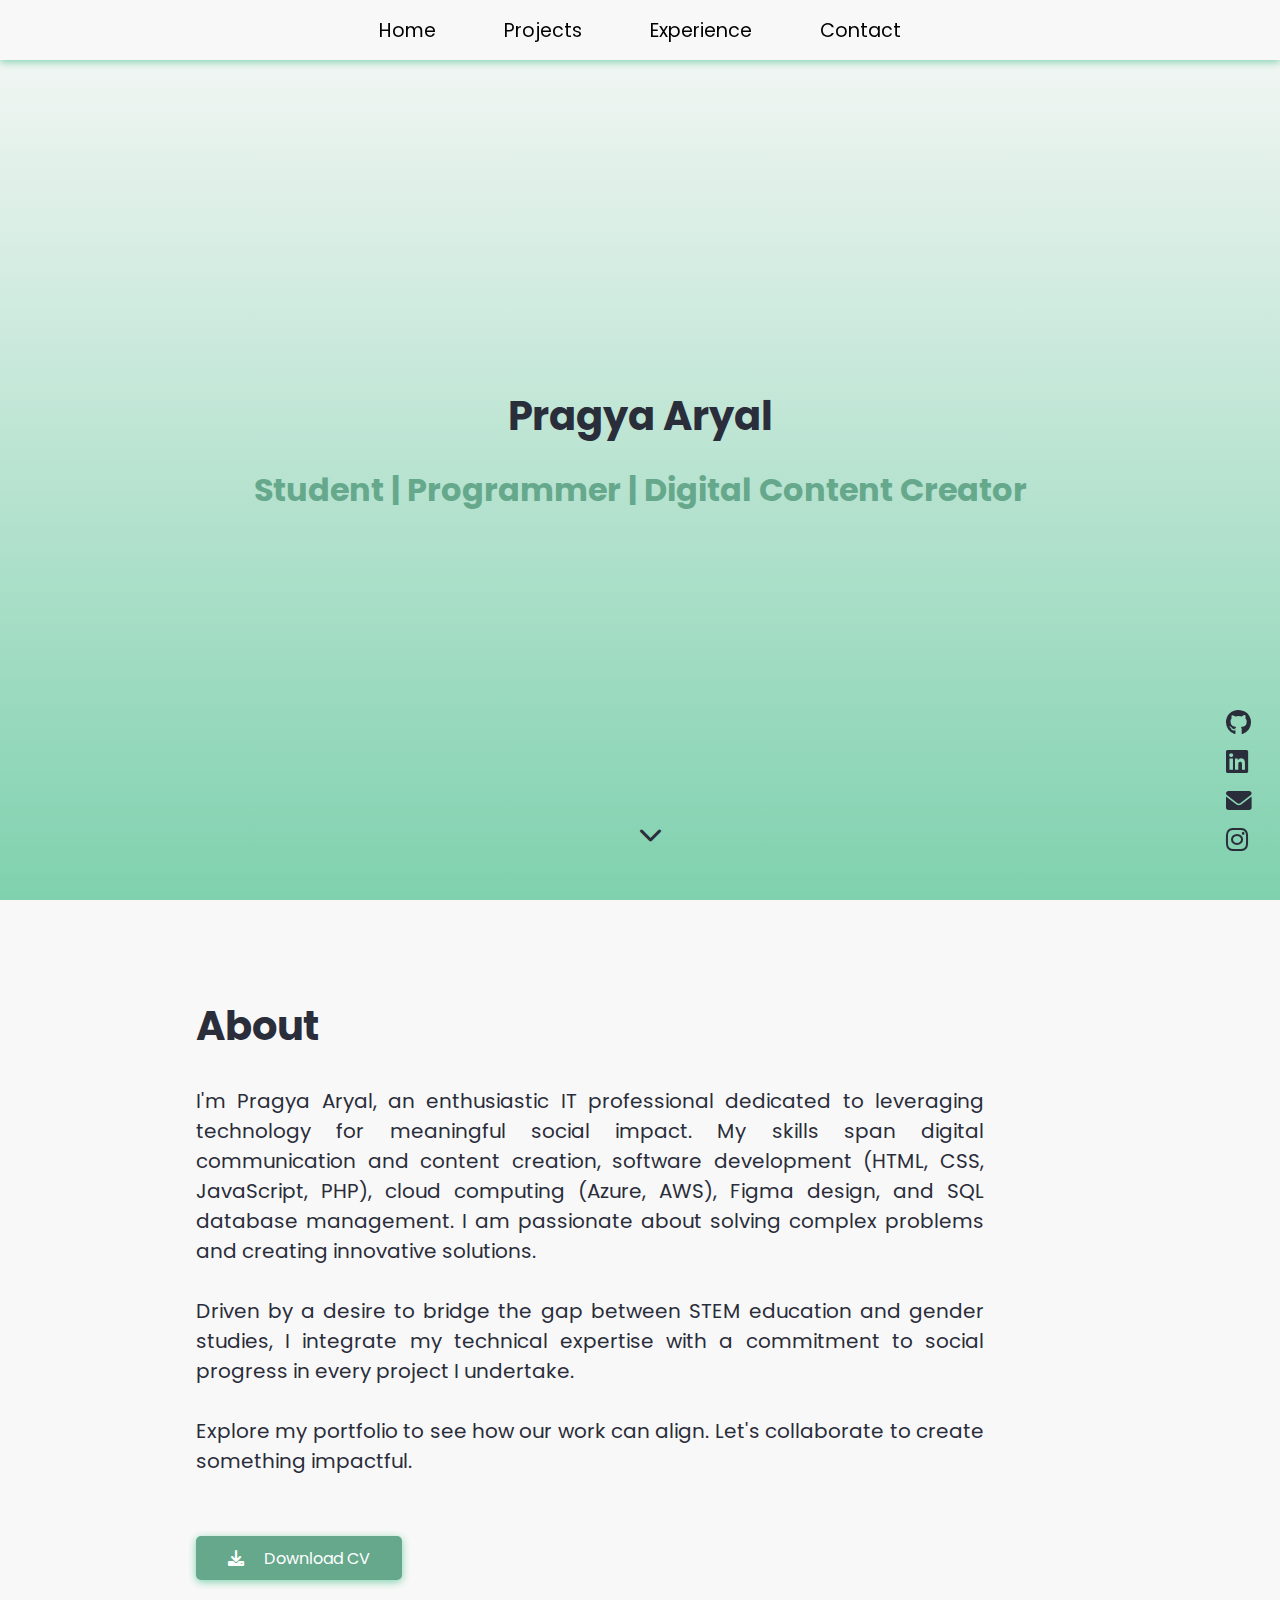
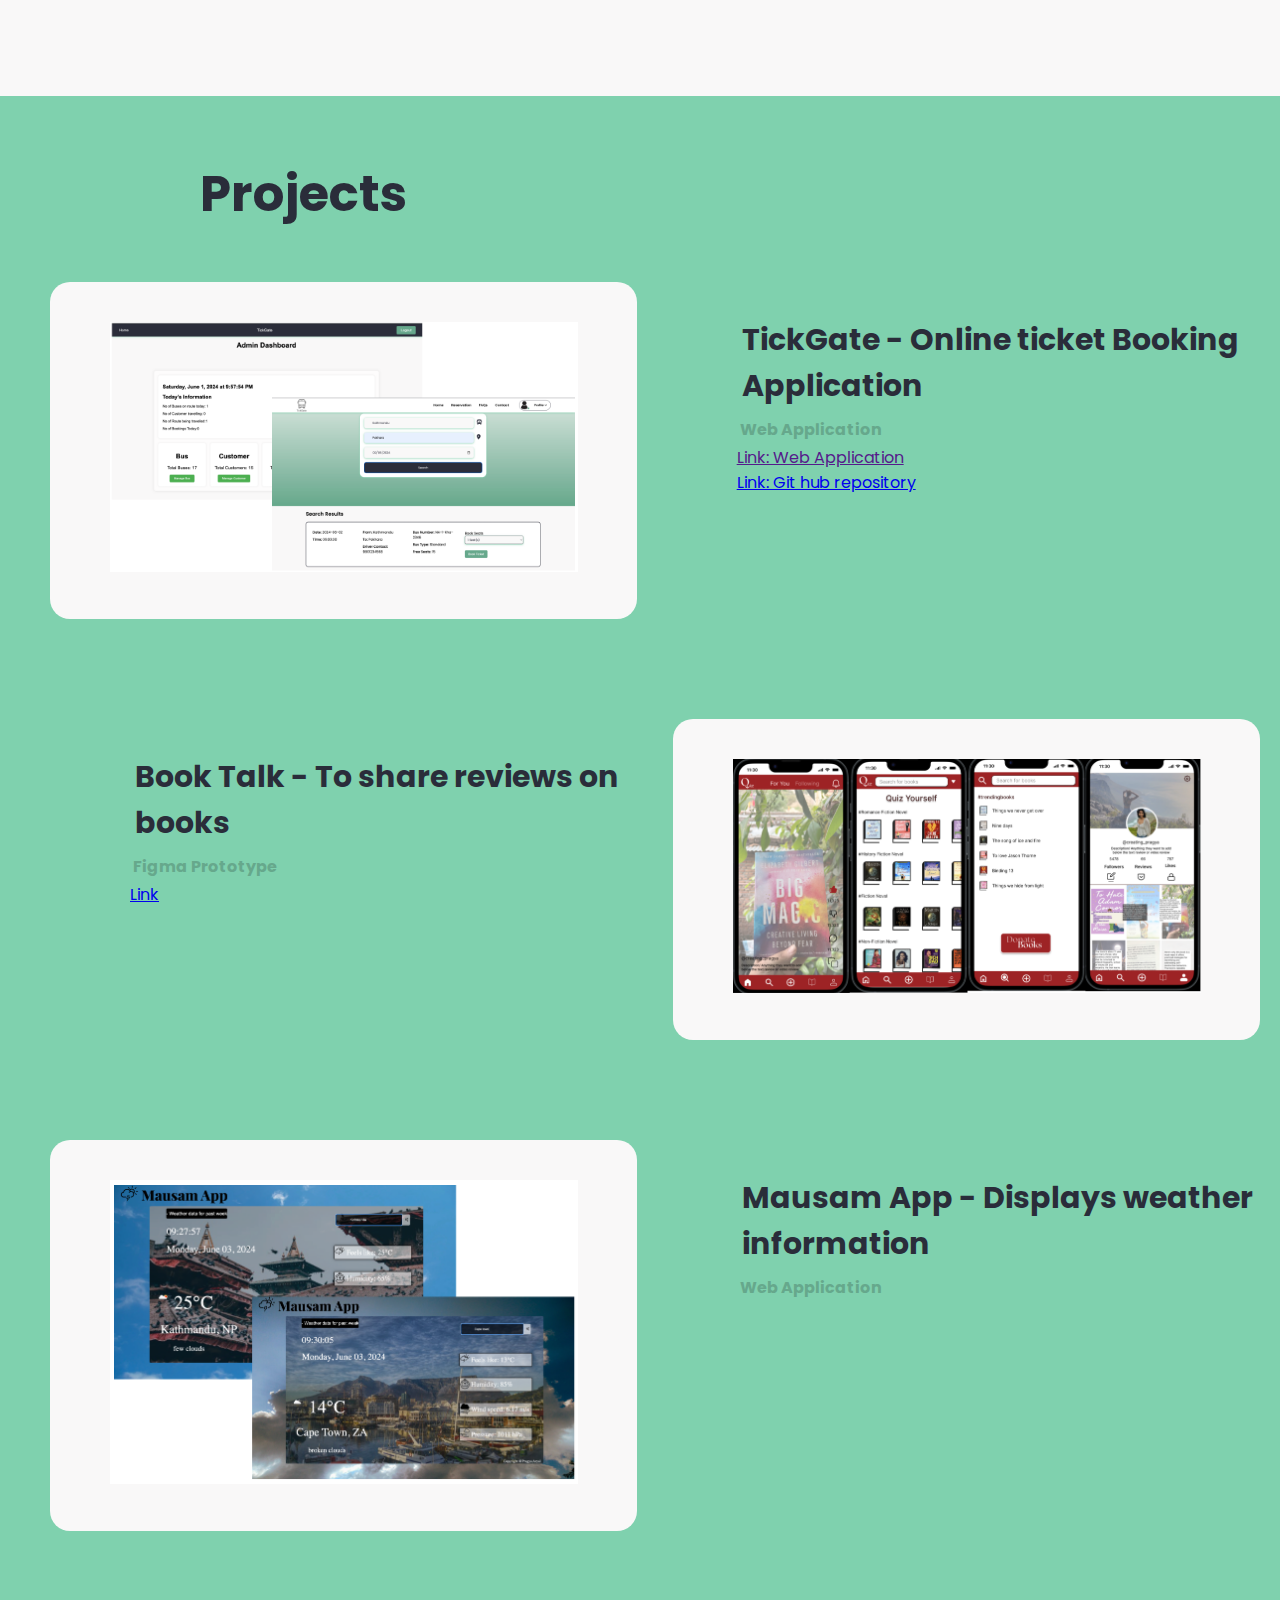
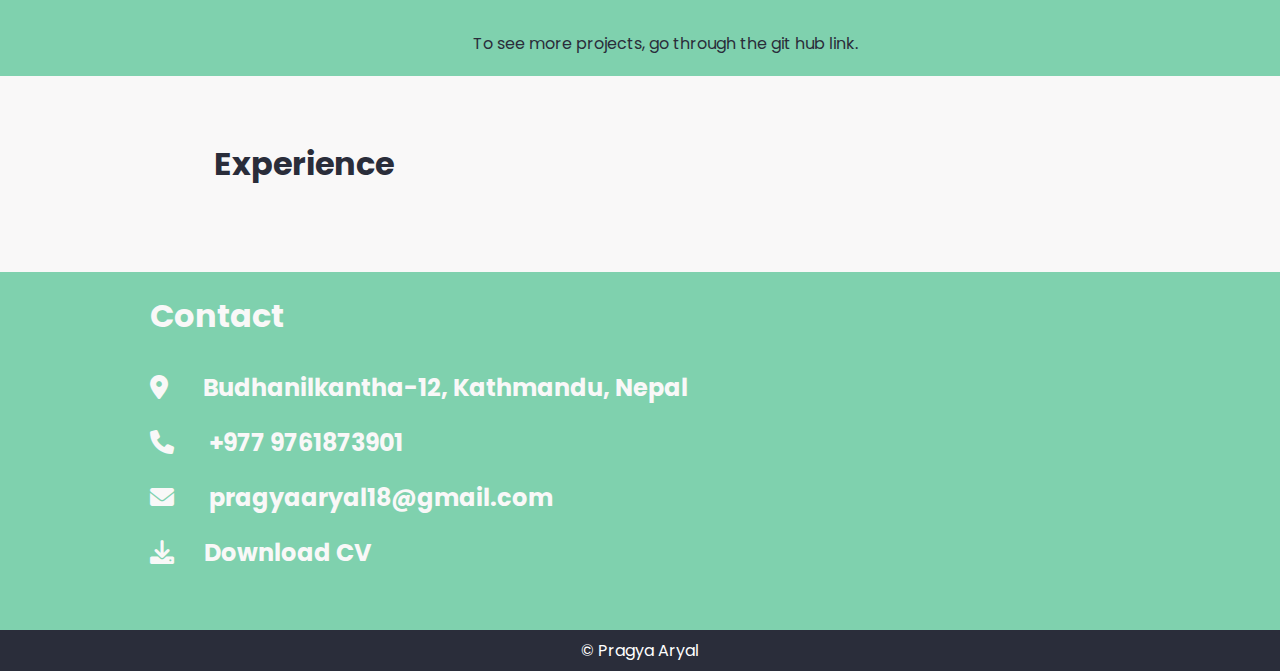
==== index.html @ b983a380 "Portfolio" ====
<!DOCTYPE html>
<html lang="en">
<head>
    <meta charset="UTF-8">
    <meta http-equiv="X-UA-Compatible" content="IE=edge">
    <meta name="viewport" content="width=device-width, initial-scale=1.0">
    <title>Pragya Aryal</title>
    <link rel="stylesheet" href="index.css">
    <link rel="stylesheet" href="https://cdnjs.cloudflare.com/ajax/libs/font-awesome/6.0.0-beta3/css/all.min.css">
</head>
<body>
 <!----slide-1---->

  <!----Navigation Bar---->
 <div class="nav">
    <nav>
        <a href="#Home">Home</a>
        <!-- <a href="#Academics">Academics</a> -->
        <a href="#Project">Projects</a>
        <a href="#Experience">Experience</a>
        <a href="#Contact">Contact</a>
    </nav>
</div>


<!----HomeScreen---->
<div id="Home" class="Home">
        <div class="text">
            <h1 id="name">Pragya Aryal</h1>
            <h2 id="designation">Student | Programmer | Digital Content Creator</h2>
        </div>
           <!-- Arrow to indicate scroll down -->
           <div class="scroll-down">
            <a href="#About"><i class="fa fa-chevron-down"></i></a>
          </div>
</div>

<div class="About" id="About">
    <h1 id="About">About</h1> <br>
    <p>I'm Pragya Aryal, an enthusiastic IT professional dedicated to leveraging technology for meaningful social impact. My skills span digital communication and content creation, software development (HTML, CSS, JavaScript, PHP), cloud computing (Azure, AWS), Figma design, and SQL database management. I am passionate about solving complex problems and creating innovative solutions.
<br> <br>
        Driven by a desire to bridge the gap between STEM education and gender studies, I integrate my technical expertise with a commitment to social progress in every project I undertake.
<br> <br>
        Explore my portfolio to see how our work can align. Let's collaborate to create something impactful.
    <br><br>
        <!-- "Technology is best when it brings people together." – Matt Mullenweg -->
    </p>
    <br>
    <div class="button">
        <button class="CV">
            <a href="CV.pdf" target="_blank"><i class="fa fa-download"></i>Download CV </a>
        </button> 
    </div>
</div>


<!----Sticky connect icons---->
<div class="ConnectIcons sticky-icons">
    <div><a href="https://github.com/pragyaaryal"><i class="fa-brands fa-github"></i></a> </div>
    <div><a id="icon1"href="https://www.linkedin.com/in/pragya-aryal-652781212/" target="_blank"><i class="fa-brands fa-linkedin"></i></a></div>
    <div><a href="mailto:pragyaaryal18@gmail.com" target="_blank"><i class="fa fa-envelope"></i></a></div>
    <div><a href="https://www.instagram.com/creating_pragya/" target="_blank"><i class="fa-brands fa-instagram"></i></a></div>  
</div>


<!----slide-2---->
<div class = "Projects"id="Project">
    <h1 id="Projects">Projects</h1>
    <div class="Collaborative_Development">
        <div class="ProjectImg">
            <img src="TickGate.png" alt="TickGateAdmin">
        </div>
        <div class="ProjectDescription">
            <h1>TickGate - Online ticket Booking Application</h1>
            <h2>Web Application</h2>
            <p></p>
            <a href="">Link: Web Application</a> <br>
            <a href="githublink">Link: Git hub repository</a>
        </div>
    </div>
    <div class="Figma_Prototype">
        <div class="ProjectDescription">
            <h1>Book Talk - To share reviews on books</h1>
            <h2>Figma Prototype</h2>
            <p></p>
            <a href="https://www.figma.com/design/JR7TpkBtKvK6XhAugHeGGp/L5CG3_PragyaAryal_2329229?node-id=0-1&t=pFjlXDQ5AiOgstCR-1"> Link </a>
        </div>
        <div class="ProjectImg">
            <img src="BookTalk.png" alt="">
        </div>
    </div>
    <div class="Weather_Application">
        <div class="ProjectImg">
            <img src="WeatherApp.png" alt="">
        </div>
        <div class="ProjectDescription">
            <h1>Mausam App - Displays weather information</h1>
            <h2>Web Application</h2>
        </div>
    </div>
    <p style="text-align:center">To see more projects, go through the git hub link.</p>
</div>

<!----slide-3---->
<!-- <h1 id="academics">Academics</h1>
<div id="Academics"> 
        <div class="undergraduate">
            <a href="https://heraldcollege.edu.np"target="_blank">
                <img id= "heraldlogo" src="heraldlogo.png" alt="Herald logo">
            <br><h1>Herald College Kathmandu</h1>
                <h2>BSC Computer Science (Hons)</h2>
                <br><h3> 2022-Current </h3> 
                <br><ol>Fundamentals of computing</ol> 
                <ol>Introduction to Programming and problem solving</ol> 
                <ol>Academic skills</ol> 
                <ol>Web technology</ol>
            </a>
        </div>
        <div class="highschool">
            <a href="https://bnks.edu.np/#/" target="_blank">
                <br><img id="bnkslogo" src="bnkslogo.JPG" alt="BNKS logo">
                <br><h1>Budhanilkantha School</h1> 
                <br><h2> High School Graduate Science</h2>
                <br><h3>2019-2021</h3>
                <br><p> GPA 3.73 (Grade 11)</p>
                <p> GPA 3.53 (Grade 12)</p> 
            </a>
        </div>
</div> -->

<!----slide-4---->
<div id="Experience">
    <h1>Experience</h1>

</div>

</div>
<!----slide-5---->

<div class="Contact" id="Contact">
        <h1>Contact</h1>  
        <a href="https://maps.app.goo.gl/k9wcTNLfdiz3so4v8" target="_blank" style="text-decoration:none;"><h2><i class="fa-solid fa-location-dot"></i> Budhanilkantha-12, Kathmandu, Nepal</h2></a>
        <a href="Tel:9761873901" target="_blank" style="text-decoration:none;"><h2><i class="fa fa-phone"></i> +977 9761873901</h2></a>
        <a href="mailto:pragyaaryal18@gmail.com" target="_blank" style="text-decoration:none;"><h2><i class="fa fa-envelope"></i> pragyaaryal18@gmail.com</h2></a>
        <a href="CV.pdf" target="_blank" style="text-decoration:none;"><h2><i class="fa fa-download"></i>Download CV</h2></a> 
</div>

</body>
<footer>
    © Pragya Aryal 
</footer>
</html
---- index.css ----
@import url("https://fonts.googleapis.com/css2?family=Poppins:wght@100;200;300;400;500&display=swap");

:root {
  --primary: #F9F8F8;
  --secondary: #2A2D3A;
  --green: #66A88C;
  --secondary-light: #7FD1AE;
  --secondary-light-2: #ADE1CA;
  --white: #fff;
  --black: #000000;
  --shadow: 0px 2px 8px 0px var(--secondary-light);
}

* {
scroll-behavior: smooth;
  margin: 0;
  padding: 0;
  list-style-type: none;
  box-sizing: border-box;
  font-family: "Poppins", sans-serif;
}

body {
  background-color: var(--primary);
  color: var(--secondary);
}

/* Navigation bar */
.nav {
  z-index: 3;
  position: fixed;
  width: 100%;
  display: flex;
  align-items: center;
  justify-content: center;
  height: 60px;
  background-color: var(--primary);
  padding: 0 8%;
  box-shadow: var(--shadow);
}

nav a {
  font-size: 1.2rem;
  font-weight: 400;
  color: var(--black);
  text-decoration: none;
  margin: 0 2rem;
}

nav a:hover {
  color: var(--green);
}

/* Home Screen */
.Home {
  height: 100vh;
  display: flex;
  justify-content: center;
  align-items: center;
  background: linear-gradient(var(--primary), var(--secondary-light));
  padding: 80px;
}

.text {
    justify-content: center;
    align-items: center;
    text-align: center;
    /* margin: 100px; */
}

#name {
  font-size: 2.5rem;
  color: var(--secondary);
}

#designation {
    margin-top: 20px;
  font-size: 2rem;
  color: var(--green);
}

/* Scroll Down Arrow */
.scroll-down {
    position: absolute;
    bottom: 50px;
    left: 50%;
  }
  .scroll-down i{
    font-size: 1.5rem;
    color: #2A2D3A;
    scroll-behavior: smooth;
 }
 .scroll-down i:hover {
    color: var(--white);
  }
  
  

/* About Section */
.About {
  font-size: 20px;
  padding: 6rem;
  background-color: var(--primary);
  border-radius: 30px;
  text-align:justify;
  margin: 0px 200px 20px 100px;
}

#About h1{
    font-size: 40px;
  color: var(--secondary);
}

.CV {
    justify-content: center;
    text-align: center;
  background-color: var(--green);
  border: none;
  padding: 0.6rem 2rem;
  color: var(--white);
  font-size: 1rem;
  cursor: pointer;
  border-radius: 5px;
  box-shadow: var(--shadow);
}
.CV i{
    padding-right: 20px;
}
.CV a {
  color: var(--white);
  text-decoration: none;
}

.CV:hover {
  background-color: var(--secondary-light);
}



/* Sticky connect icons */
.ConnectIcons {
    position: fixed;
    bottom: 40px;
    right: 20px;
    flex-direction: row;
    align-items: center;
    z-index: 10;
  }
  
  .ConnectIcons a {
    margin: 0 0.5rem;
    color: var(--secondary);
    font-size: 1.6rem;
  }
  
  .ConnectIcons a:hover {
    color: var(--green);
  }
  
/* Project */
#Projects{
    margin: 0px 100px 20px 150px;
    padding-bottom: 30px;
    font-size: 50px;
}

.Projects{
    background: var(--secondary-light);
    padding: 60px 0px 20px 50px;
}

.Collaborative_Development, .Figma_Prototype, .Weather_Application{
    display: flex;
}
.ProjectDescription h1{
    padding: 5px;
    font-size: 30px;
    color:var(--secondary);
}
.ProjectDescription h2{
    padding: 3px;
    font-size: 16px;
    color: #66A88C;
}
.ProjectDescription {
    margin: 0px 10px 20px 80px;
    padding-top: 30px;
    flex: 1;
}
.ProjectImg {
    margin: 0px 20px 100px 0px;
    /* margin-bottom: 50px; */
    border-radius: 20px;
    flex: 1.1;
    background: var(--primary);
    justify-content: center;
    align-items: center;
}

.ProjectImg img{
    margin: 10px 0px 10px 30px;
    /* padding-left: 20px; */
    padding: 30px;
    /* padding-top: 30px; */
    width: 90%;
    /* align-items: center;
    text-align: center;
    justify-content: center; */
}


/* Academics Section */

#academics{
    margin: 0px 100px 20px 150px;
    font-size: 40px;
  padding: 4rem;
  background-color: var(--primary);
    color: var(--secondary);
}

#Academics{
    font-size: 14px;
    padding: 4rem;
    text-align: center;
    display: flex;
    color: var(--green);
    padding: 20px;
    margin: 0px 200px 20px 180px;
}


.undergraduate, .highschool {
    text-decoration: none;
    color: #2A2D3A;
    flex: 1;
    background: linear-gradient(var(--primary), var(--secondary-light));
    border-radius: 30px;
    padding: 30px;
    margin: 30px;
}
.undergraduate a, .highschool a{
    text-decoration: none;
    color: #2A2D3A;
}
.undergraduate:hover a, .highschool:hover a{
    color:#000000;
}
#heraldlogo{
    width: 50%;
    padding-bottom: 30px;

}
#bnkslogo{
    width: 25%;
    padding-bottom: 20px;
}




/* Experience Section */
#Experience {
 margin: 0px 100px 20px 150px;
  padding: 4rem;
  background-color: var(--primary);
  /* text-align: center; */
}



/* Contact Section */

.Contact h1{
    padding: 20px 0px;
    margin: 0px 200px 0px 150px;
    color:var(--primary);
}

.Contact h2{
    padding: 10px 0px;
    margin: 0px 0px 0px 150px;
    color:var(--primary);
    text-decoration: none;
}
.Contact{
  background-color: var(--secondary-light);
  color:var(--primary);
  padding-bottom: 50px;
}

.Contact h2:hover{
    color:var(--secondary);
    cursor: pointer;
}
.Contact i:hover{
 color:var(--secondary);
 cursor: pointer;
}

.Contact i{
    color:var(--primary);
    padding-right: 30px;
}

/* Footer */
footer {
  background-color: var(--secondary);
  color: var(--white);
  text-align: center;
  padding: 0.5rem;
}
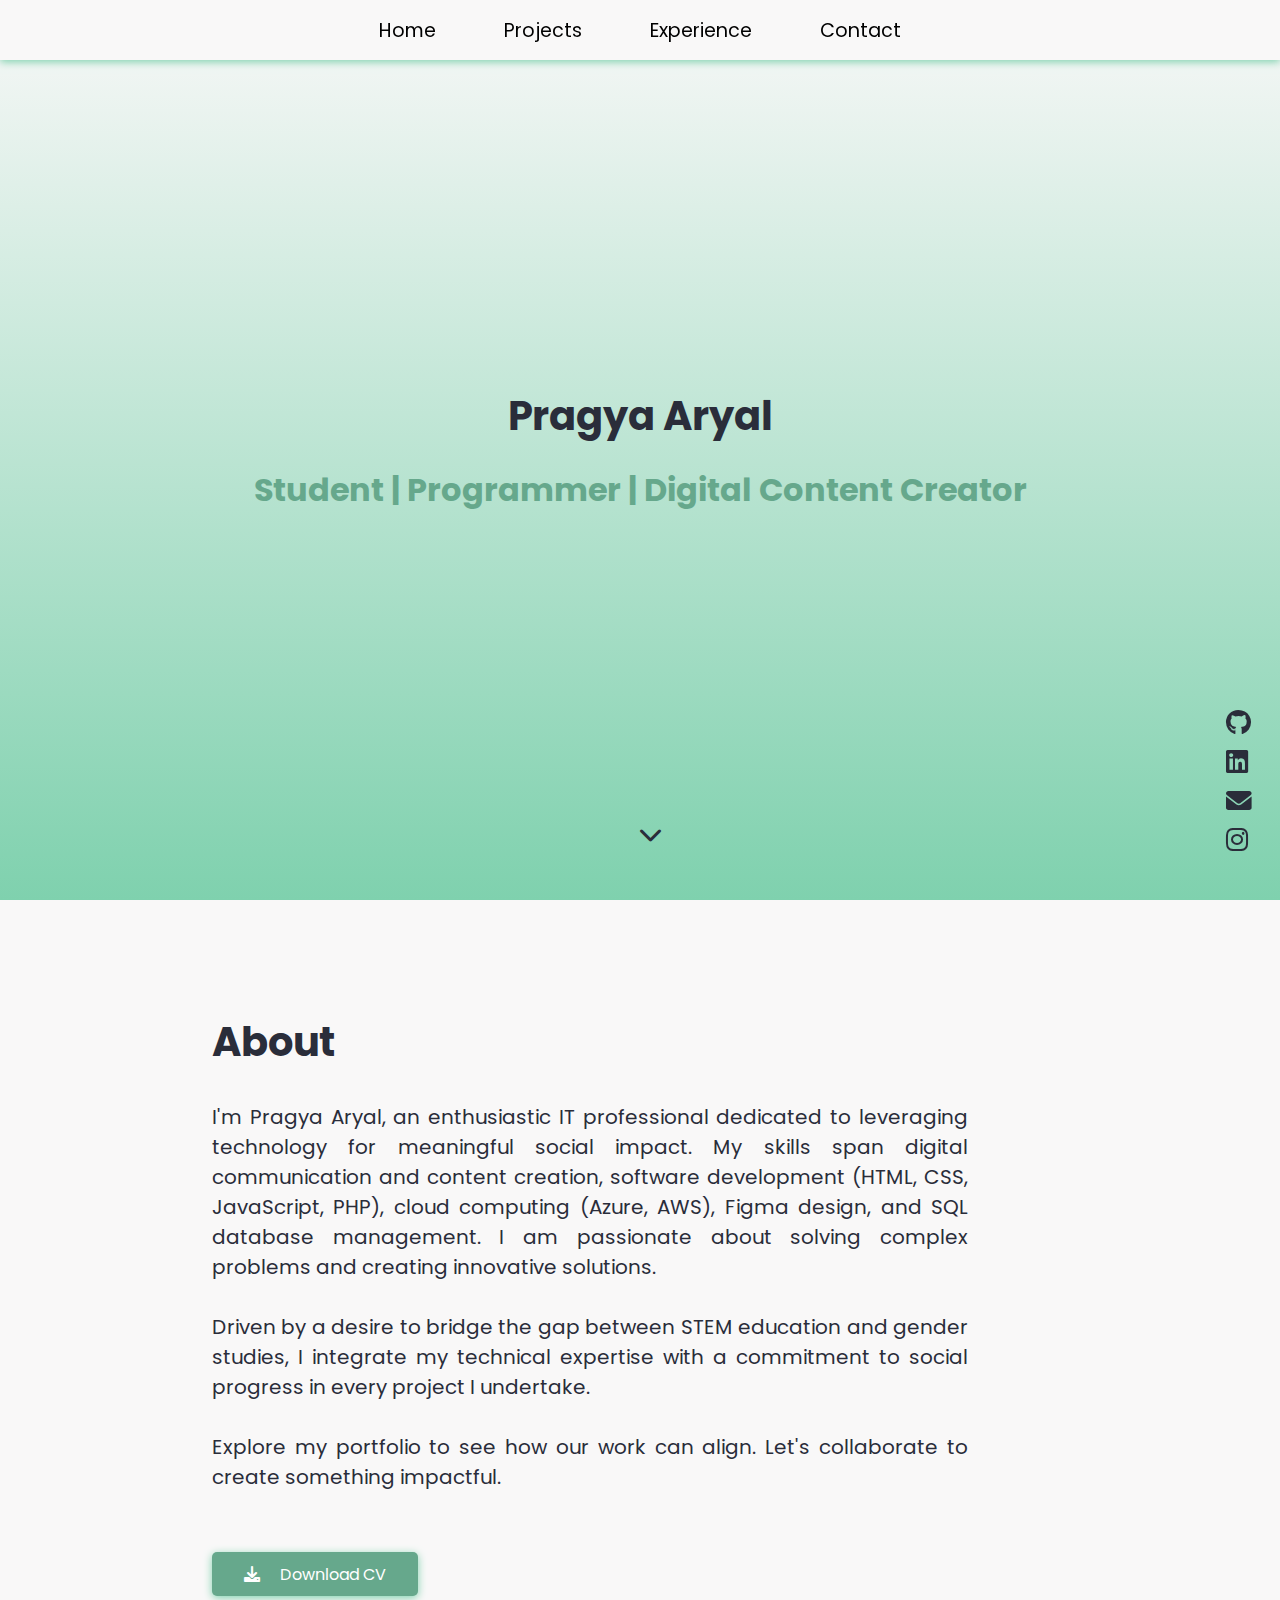
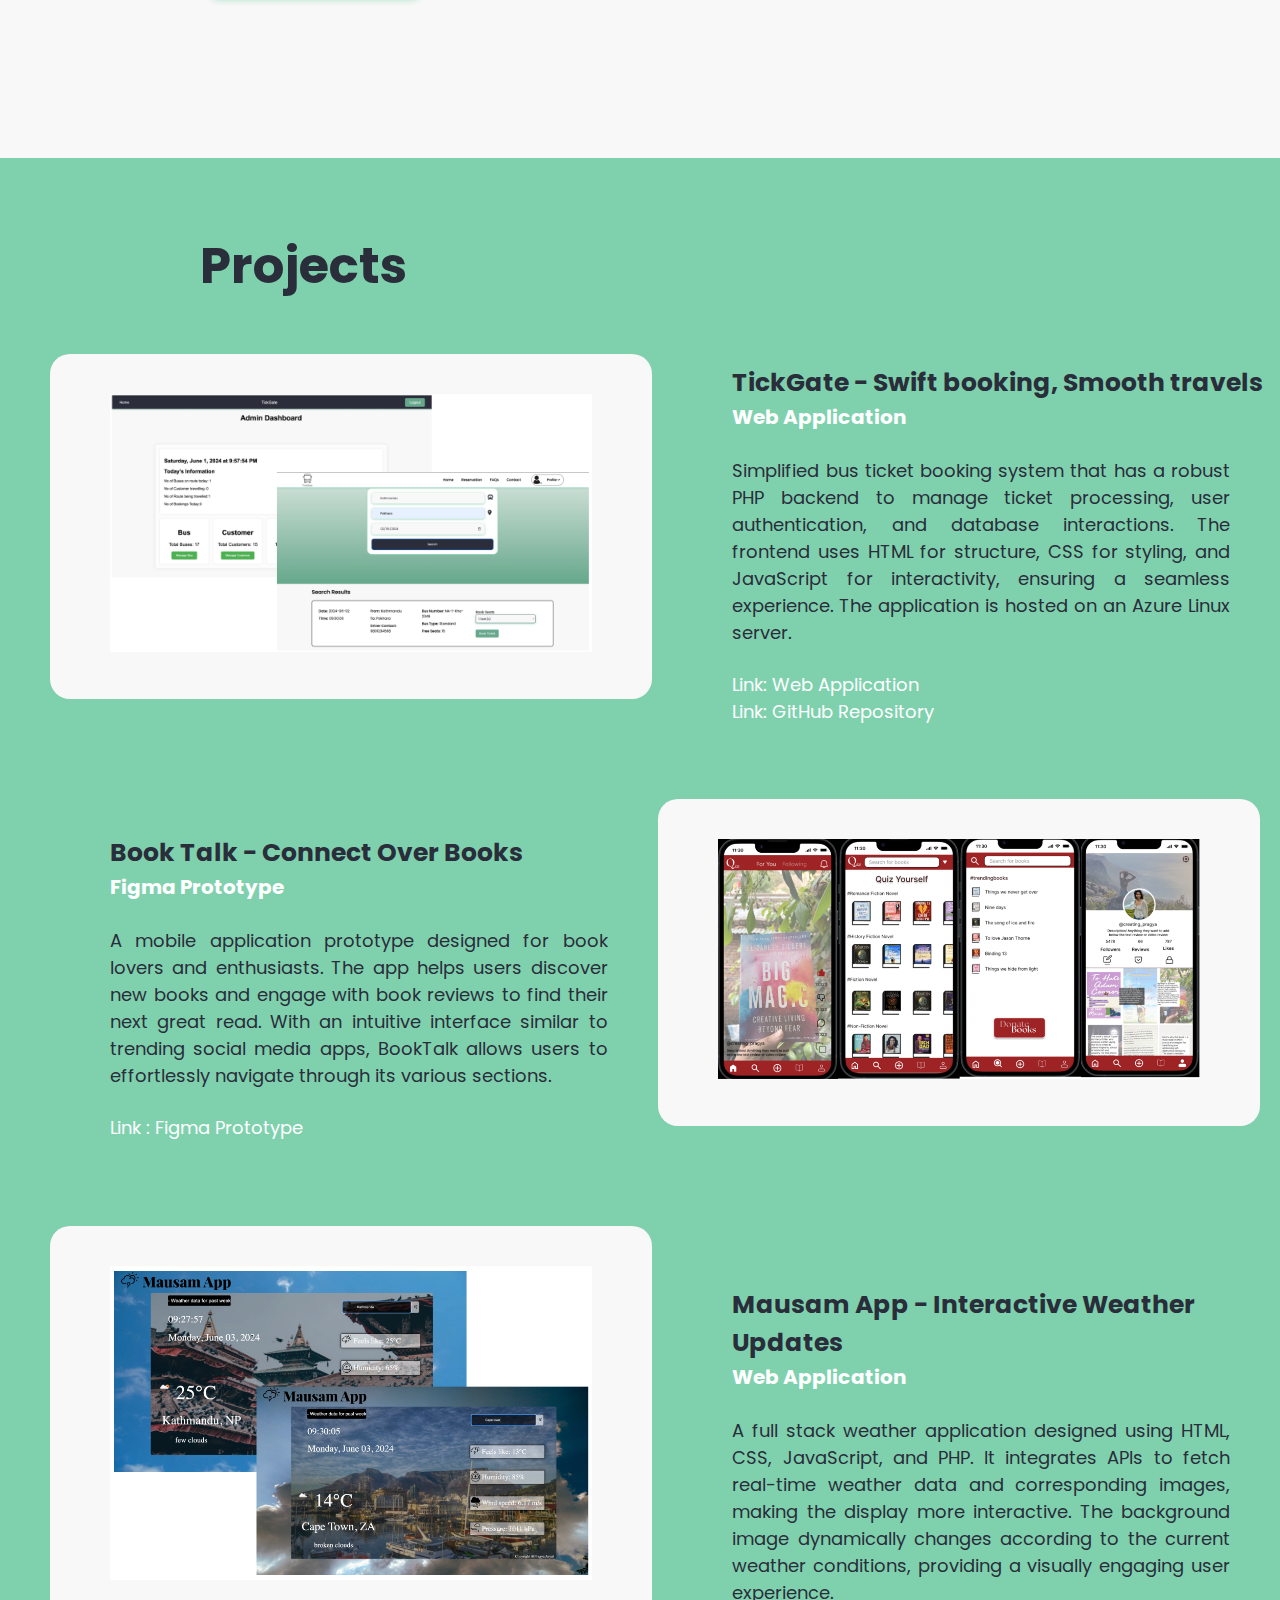
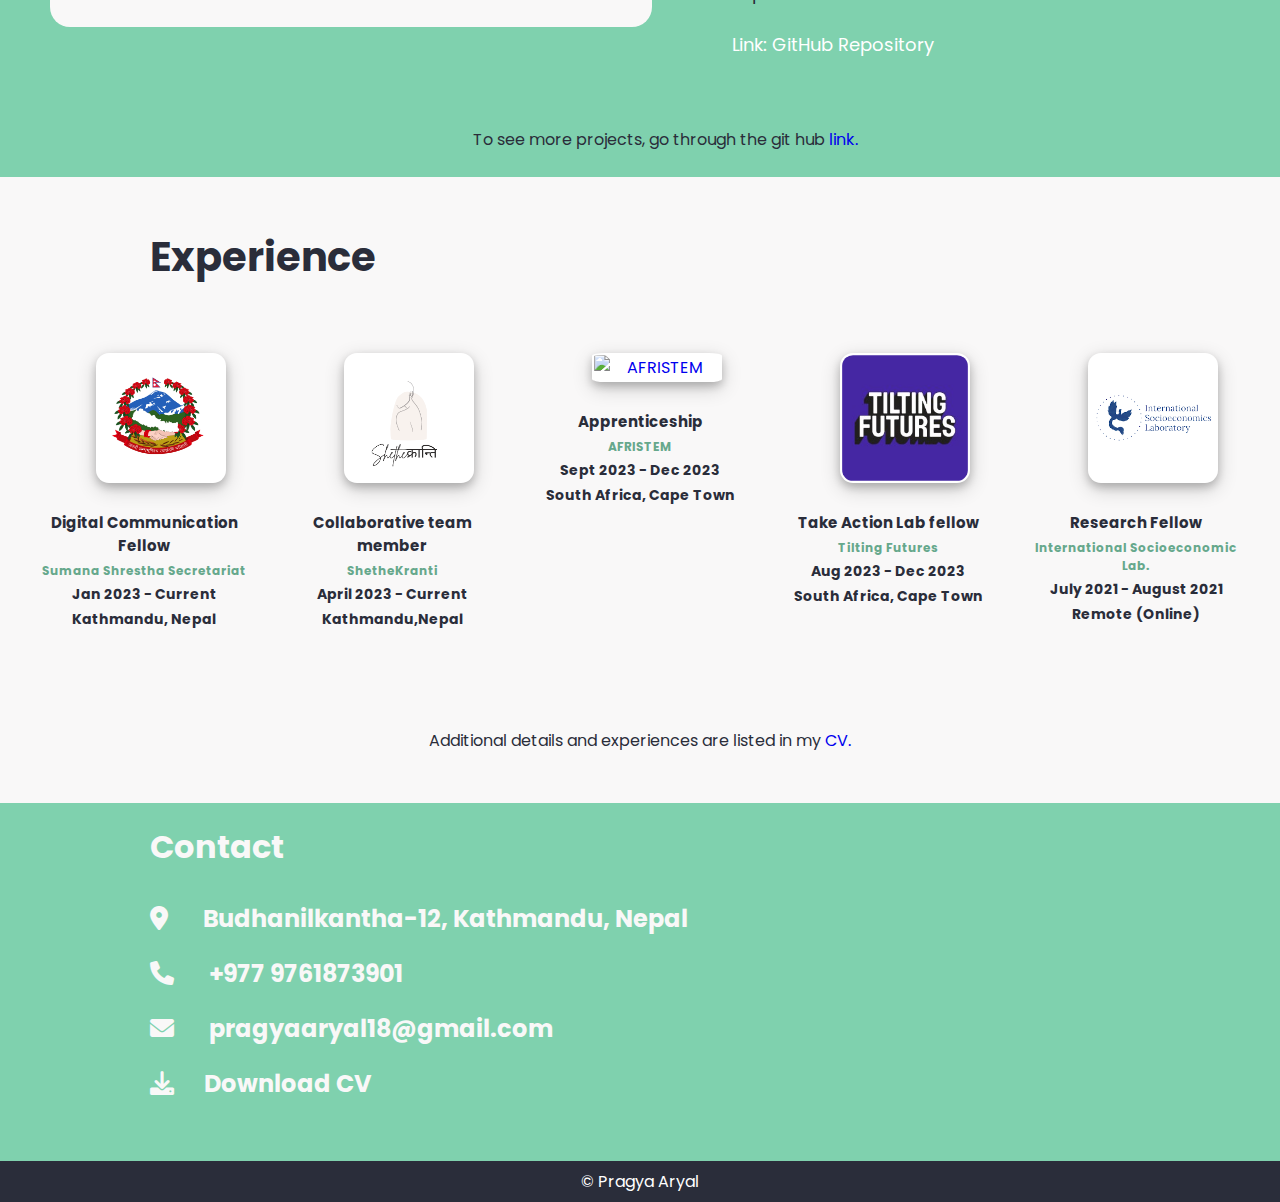
==== commit 234baa4a: "Final Portfolio" ====
--- a/index.html
+++ b/index.html
@@ -17,7 +17,7 @@
         <a href="#Home">Home</a>
         <!-- <a href="#Academics">Academics</a> -->
         <a href="#Project">Projects</a>
-        <a href="#Experience">Experience</a>
+        <a href="#experience">Experience</a>
         <a href="#Contact">Contact</a>
     </nav>
 </div>
@@ -64,41 +64,44 @@
 
 
 <!----slide-2---->
-<div class = "Projects"id="Project">
+<div class = "Projects" id="Project">
     <h1 id="Projects">Projects</h1>
     <div class="Collaborative_Development">
         <div class="ProjectImg">
             <img src="TickGate.png" alt="TickGateAdmin">
         </div>
         <div class="ProjectDescription">
-            <h1>TickGate - Online ticket Booking Application</h1>
+            <h1>TickGate - Swift booking, Smooth travels</h1>
             <h2>Web Application</h2>
-            <p></p>
-            <a href="">Link: Web Application</a> <br>
-            <a href="githublink">Link: Git hub repository</a>
+           <br><p>Simplified bus ticket booking system that has a robust PHP backend to manage ticket processing, user authentication, and database interactions. The frontend uses HTML for structure, CSS for styling, and JavaScript for interactivity, ensuring a seamless experience. The application is hosted on an Azure Linux server.</p>
+           <br><p><a href="http://40.71.175.27/login_signup.html" target="_blank">Link: Web Application</a></p>
+            <p><a href="https://github.com/pragyaaryal/Tickgate_web" target="_blank">Link: GitHub Repository</a></p>
         </div>
     </div>
     <div class="Figma_Prototype">
         <div class="ProjectDescription">
-            <h1>Book Talk - To share reviews on books</h1>
+           <br><h1>Book Talk - Connect Over Books</h1>
             <h2>Figma Prototype</h2>
-            <p></p>
-            <a href="https://www.figma.com/design/JR7TpkBtKvK6XhAugHeGGp/L5CG3_PragyaAryal_2329229?node-id=0-1&t=pFjlXDQ5AiOgstCR-1"> Link </a>
+            <br><p>A mobile application prototype designed for book lovers and enthusiasts. The app helps users discover new books and engage with book reviews to find their next great read. With an intuitive interface similar to trending social media apps, BookTalk allows users to effortlessly navigate through its various sections.</p>
+            <br><p><a href="https://www.figma.com/design/JR7TpkBtKvK6XhAugHeGGp/L5CG3_PragyaAryal_2329229?node-id=0-1&t=pFjlXDQ5AiOgstCR-1" target="_blank">Link : Figma Prototype </a></p>
+            
         </div>
         <div class="ProjectImg">
-            <img src="BookTalk.png" alt="">
+            <img src="BookTalk.png" alt="BookTalk">
         </div>
     </div>
     <div class="Weather_Application">
         <div class="ProjectImg">
-            <img src="WeatherApp.png" alt="">
+            <img src="WeatherApp.png" alt="weatherAPP">
         </div>
         <div class="ProjectDescription">
-            <h1>Mausam App - Displays weather information</h1>
+            <br><br><h1>Mausam App - Interactive Weather Updates</h1>
             <h2>Web Application</h2>
-        </div>
-    </div>
-    <p style="text-align:center">To see more projects, go through the git hub link.</p>
+            <br><p>A full stack weather application designed using HTML, CSS, JavaScript, and PHP. It integrates APIs to fetch real-time weather data and corresponding images, making the display more interactive. The background image dynamically changes according to the current weather conditions, providing a visually engaging user experience.</p>
+            <br><p><a href="https://github.com/pragyaaryal/Mausam-App" target="_blank">Link: GitHub Repository</a></p>
+        </div>
+    </div>
+    <p style="text-align:center">To see more projects, go through the git hub <a href="https://github.com/pragyaaryal" style="text-decoration:none;">link.</a></p><br> 
 </div>
 
 <!----slide-3---->
@@ -129,12 +132,62 @@
 </div> -->
 
 <!----slide-4---->
-<div id="Experience">
+<div id="experience">
     <h1>Experience</h1>
-
-</div>
-
-</div>
+</div>
+<div class="Experience" >
+    <div class="SSS">
+        <a href="https://sumanashrestha.com.np/en/" target="_blank" style="text-decoration:none;">
+            <img src="SSS.png" alt="Sumana Shrestha Secretariat"><br>
+            <h1>Digital Communication Fellow </h1>
+            <h2>Sumana Shrestha Secretariat</h2>
+        </a>
+        <h3>Jan 2023 - Current</h3>
+        <h3>Kathmandu, Nepal</h3>
+    </div>
+    <div class="STK">
+        <a href="https://www.instagram.com/shethekranti/" target="_blank" style="text-decoration:none;">
+            <img src="STK.png" alt="Tilting Futures">
+            <br><h1>Collaborative team member</h1>
+            <h2>ShetheKranti</h2>
+        </a>
+        <h3>April 2023 - Current</h3>
+        <h3>Kathmandu,Nepal</h3>
+    </div>
+    <div class="Afristem">
+        <a href="https://za.linkedin.com/company/afristem" target="_blank" style="text-decoration:none;">
+            <img src="AFRISTEM.png" alt="AFRISTEM"><br>
+            <h1>Apprenticeship</h1>
+            <h2>AFRISTEM</h2>
+        </a>
+        <h3>Sept 2023 - Dec 2023 </h3>
+        <h3>South Africa, Cape Town</h3>
+    </div>
+    
+    <div class="GCY">
+        <a href="https://tiltingfutures.org/" target="_blank" style="text-decoration:none;">
+            <img src="GCY.jpeg" alt="Tilting Futures">
+            <br><h1>Take Action Lab fellow</h1>
+            <h2>Tilting Futures</h2>
+        </a>
+        <h3>Aug 2023 - Dec 2023 </h3>
+        <h3>South Africa, Cape Town</h3>
+    </div>
+    <div class="ISL">
+        <a href="https://projects.iq.harvard.edu/isl/home" target="_blank" style="text-decoration:none;">
+            <img src="research.png" alt="International Socioeconomics laboratory"><br>
+            <h1>Research Fellow</h1>
+            <h2>International Socioeconomic Lab.</h2>
+        </a>
+        <h3>July 2021 - August 2021</h3>
+        <h3>Remote (Online)</h3> 
+    </div>
+</div>
+
+<p style="text-align:center; color:var(--secondary);">Additional details and experiences are listed in my<a href="CV.pdf" style="text-decoration:none;"> CV.</a></p> <br><br>
+
+
+
 <!----slide-5---->
 
 <div class="Contact" id="Contact">
--- a/index.css
+++ b/index.css
@@ -48,6 +48,26 @@
 }
 
 nav a:hover {
+  color: var(--green);
+}
+
+/* Sticky connect icons */
+.ConnectIcons {
+  position: fixed;
+  bottom: 40px;
+  right: 20px;
+  flex-direction: row;
+  align-items: center;
+  z-index: 10;
+}
+
+.ConnectIcons a {
+  margin: 0 0.5rem;
+  color: var(--secondary);
+  font-size: 1.6rem;
+}
+
+.ConnectIcons a:hover {
   color: var(--green);
 }
 
@@ -99,11 +119,11 @@
 /* About Section */
 .About {
   font-size: 20px;
-  padding: 6rem;
+  padding: 7rem;
   background-color: var(--primary);
   border-radius: 30px;
   text-align:justify;
-  margin: 0px 200px 20px 100px;
+  margin: 0px 200px 50px 100px;
 }
 
 #About h1{
@@ -137,54 +157,53 @@
 
 
 
-/* Sticky connect icons */
-.ConnectIcons {
-    position: fixed;
-    bottom: 40px;
-    right: 20px;
-    flex-direction: row;
-    align-items: center;
-    z-index: 10;
-  }
-  
-  .ConnectIcons a {
-    margin: 0 0.5rem;
-    color: var(--secondary);
-    font-size: 1.6rem;
-  }
-  
-  .ConnectIcons a:hover {
-    color: var(--green);
-  }
+
   
 /* Project */
 #Projects{
-    margin: 0px 100px 20px 150px;
+    margin: 50px 100px 20px 150px;
     padding-bottom: 30px;
     font-size: 50px;
 }
 
 .Projects{
     background: var(--secondary-light);
-    padding: 60px 0px 20px 50px;
+    padding: 20px 0px 0px 50px;
 }
 
 .Collaborative_Development, .Figma_Prototype, .Weather_Application{
     display: flex;
 }
 .ProjectDescription h1{
-    padding: 5px;
-    font-size: 30px;
+    padding: 0px, 0px, 10px, 0px;
+    font-size: 25px;
     color:var(--secondary);
 }
 .ProjectDescription h2{
-    padding: 3px;
-    font-size: 16px;
-    color: #66A88C;
-}
+    padding: 15px, 0px;
+    font-size: 20px;
+    color: var(--white);
+}
+.ProjectDescription p{
+  text-align: justify;
+  margin-right: 50px;
+  justify-content: center;
+  font-size: 18px;
+  align-items: center;
+
+}
+.ProjectDescription p a{
+  text-decoration: none;
+  color:var(--white) ;
+
+}
+.ProjectDescription p a:hover{
+  color:var(--secondary);
+}
+
 .ProjectDescription {
-    margin: 0px 10px 20px 80px;
-    padding-top: 30px;
+    margin: 0px 0px 0px 60px;
+    padding-top: 10px;
     flex: 1;
 }
 .ProjectImg {
@@ -260,12 +279,63 @@
 
 
 /* Experience Section */
-#Experience {
- margin: 0px 100px 20px 150px;
-  padding: 4rem;
-  background-color: var(--primary);
+
+.Experience {
+  display: flex;
+  margin-top: 50px;
+  margin-bottom: 80px;
+  margin-right: 20px;
+  margin-left: 20px;
   /* text-align: center; */
 }
+#experience{
+  margin: 50px 100px 0px 150px;
+  font-size: 20px;
+}
+.SSS, .Afristem, .GCY, .ISL,.STK{
+  flex: 1;
+  padding: 1rem;
+  text-decoration: none;
+  color:var(--secondary);
+  text-align: center;
+}
+
+.SSS h1,.Afristem h1, .GCY h1, .STK h1, .ISL h1{
+  text-decoration: none;
+  padding: 3px;
+  font-size: 15px;
+    color:var(--secondary);
+}
+.SSS h2,.Afristem h2, .GCY h2, .STK h2, .ISL h2{
+  text-decoration: none;
+  padding: 2px;
+    font-size: 12px;
+  color: var(--green);
+}
+.SSS h3,.Afristem h3, .GCY h3,  .STK h3, .ISL h3{
+  text-decoration: none;
+  padding: 2px;
+  font-size: 14px;
+  color:var(--secondary);
+}
+
+
+.SSS img, .Afristem img , .GCY img, .STK img, .ISL img {
+  background-color: white;
+  display: block;
+  margin-left: 60px;
+  width: 130px;
+  border: 4px; 
+  border-radius: 10%; 
+  padding: 1% 1%;  
+  /* text-align: center; */
+  /* box-shadow: var(--shadow); */
+  box-shadow: 0 4px 8px 0 rgba(0, 0, 0, 0.2), 0 6px 20px 0 rgba(0, 0, 0, 0.19);
+
+}
+
+
+  
 
 
 
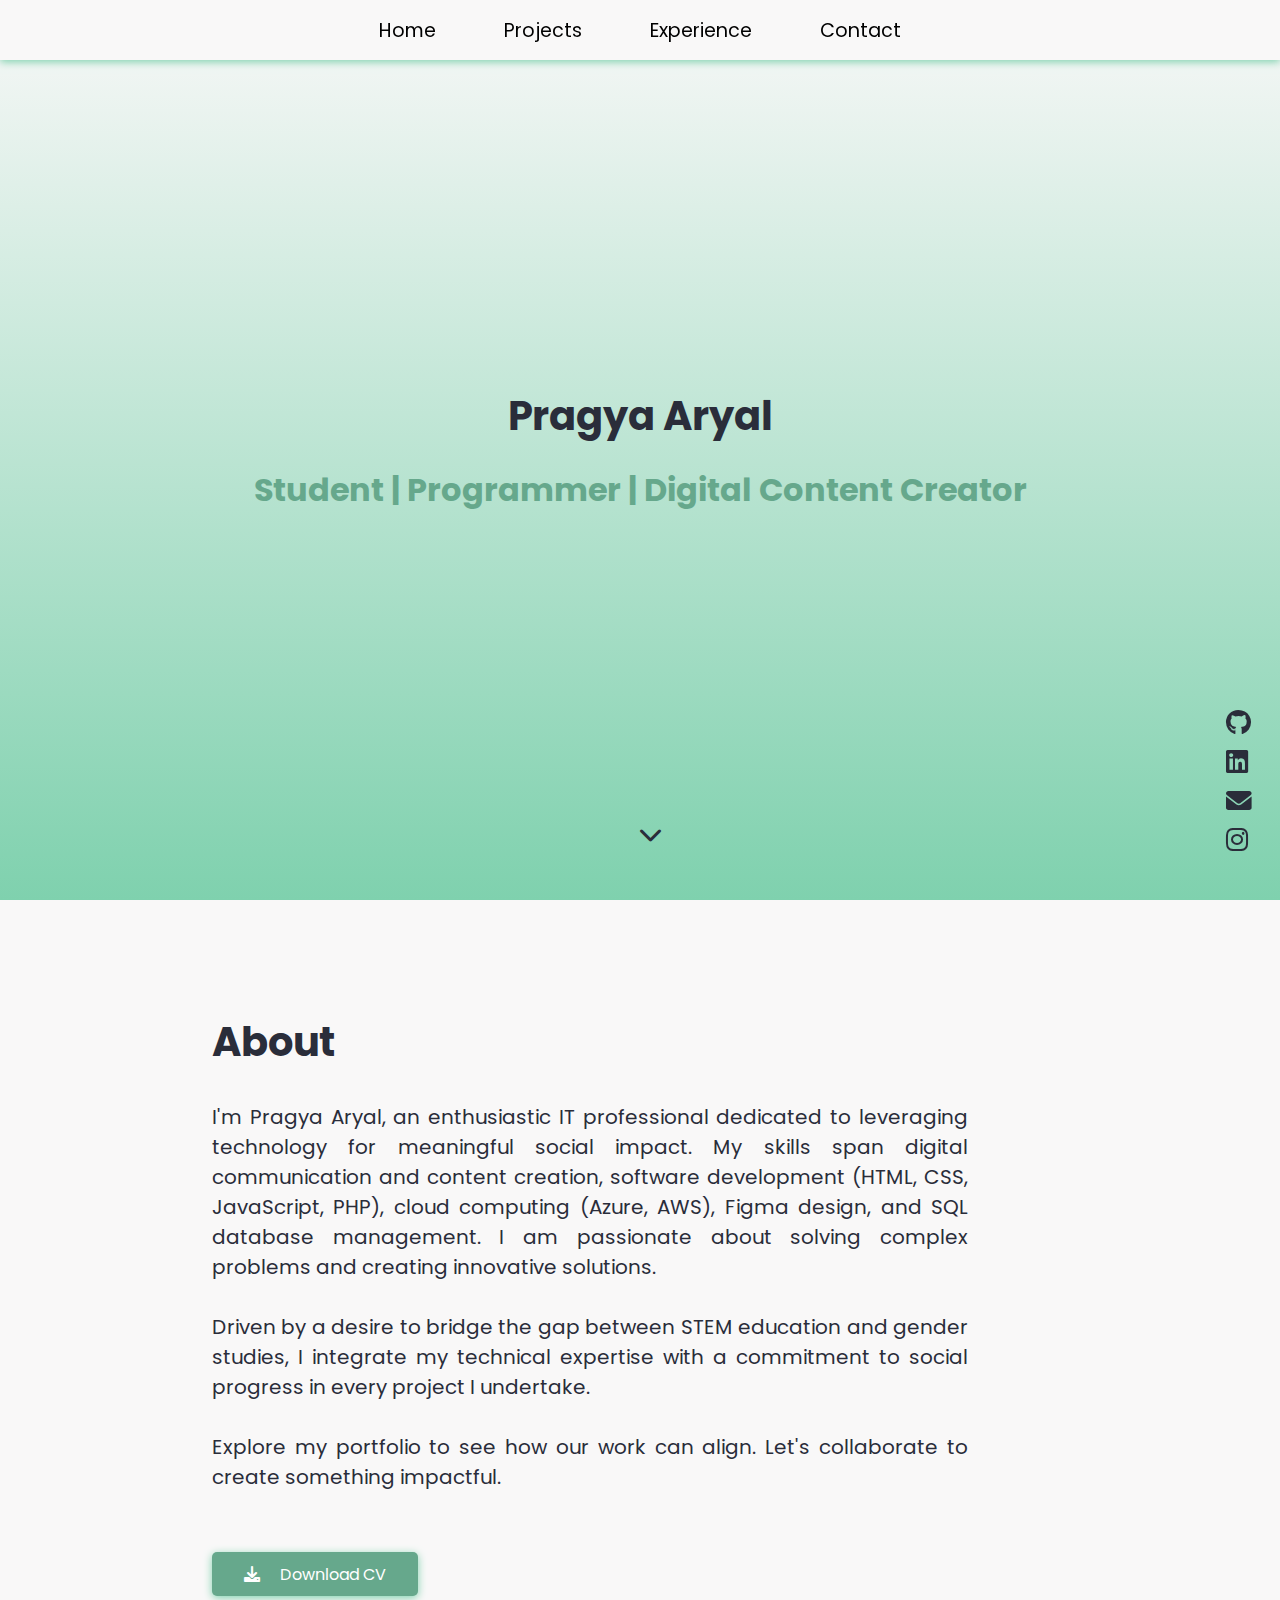
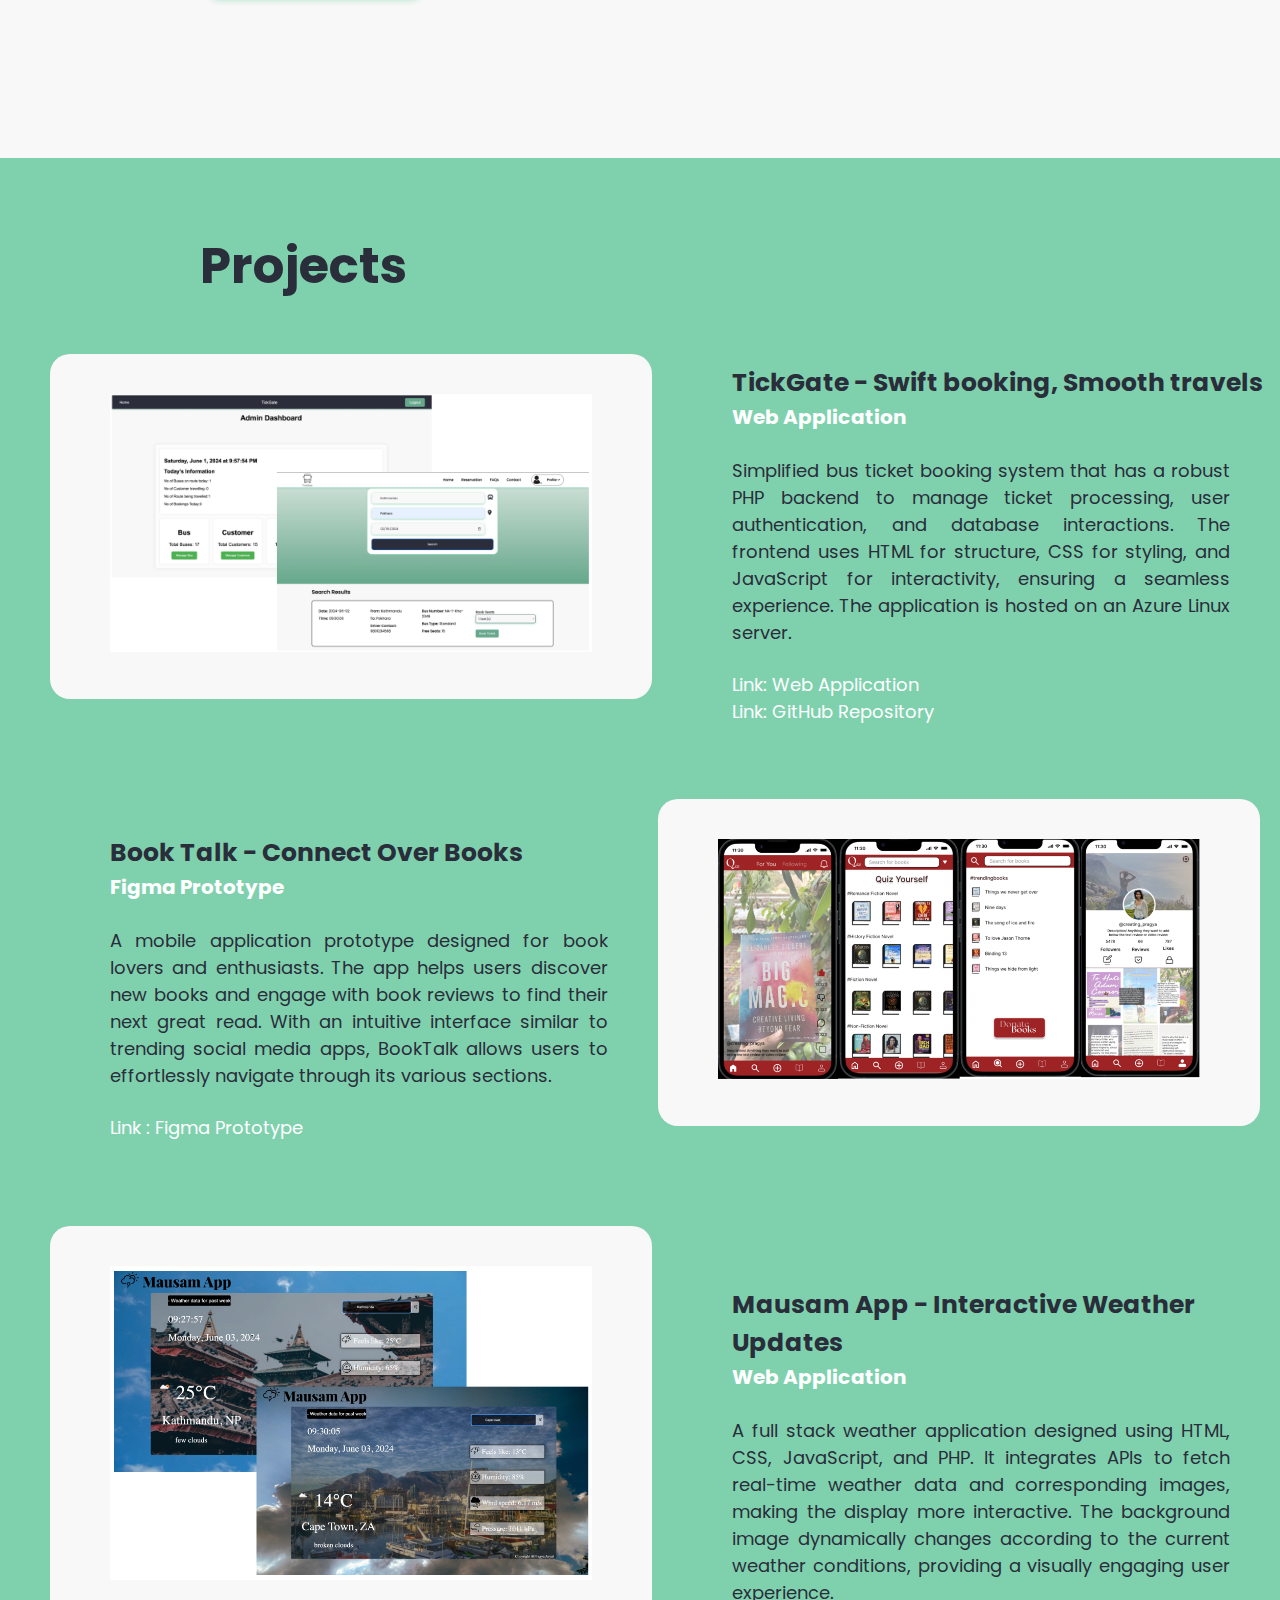
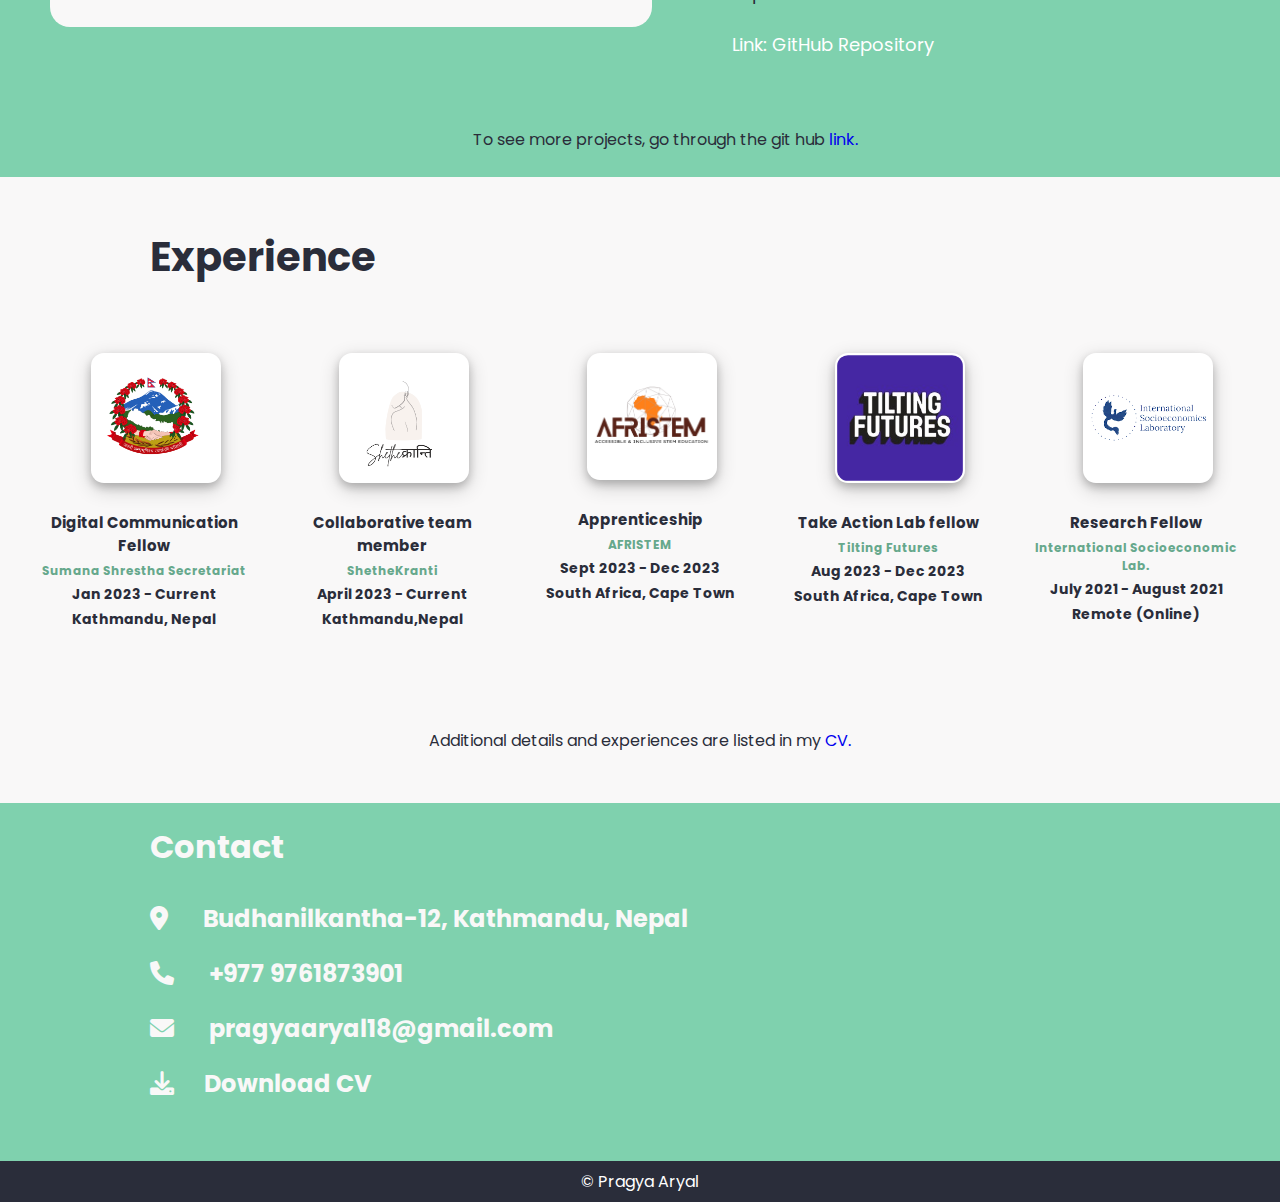
==== commit 340386a1: "final" ====
--- a/index.html
+++ b/index.html
@@ -101,7 +101,7 @@
             <br><p><a href="https://github.com/pragyaaryal/Mausam-App" target="_blank">Link: GitHub Repository</a></p>
         </div>
     </div>
-    <p style="text-align:center">To see more projects, go through the git hub <a href="https://github.com/pragyaaryal" style="text-decoration:none;">link.</a></p><br> 
+    <p style="text-align:center">To see more projects, go through the git hub <a href="https://github.com/pragyaaryal" style="text-decoration:none;" target="_blank">link.</a></p><br> 
 </div>
 
 <!----slide-3---->
@@ -135,7 +135,8 @@
 <div id="experience">
     <h1>Experience</h1>
 </div>
-<div class="Experience" >
+
+<div class="Experience">
     <div class="SSS">
         <a href="https://sumanashrestha.com.np/en/" target="_blank" style="text-decoration:none;">
             <img src="SSS.png" alt="Sumana Shrestha Secretariat"><br>
@@ -156,7 +157,7 @@
     </div>
     <div class="Afristem">
         <a href="https://za.linkedin.com/company/afristem" target="_blank" style="text-decoration:none;">
-            <img src="AFRISTEM.png" alt="AFRISTEM"><br>
+            <img src="Afristem.png" alt="AFRISTEM"><br>
             <h1>Apprenticeship</h1>
             <h2>AFRISTEM</h2>
         </a>
@@ -184,7 +185,7 @@
     </div>
 </div>
 
-<p style="text-align:center; color:var(--secondary);">Additional details and experiences are listed in my<a href="CV.pdf" style="text-decoration:none;"> CV.</a></p> <br><br>
+<p style="text-align:center; color:var(--secondary);">Additional details and experiences are listed in my<a href="CV.pdf" style="text-decoration:none;" target="_blank"> CV.</a></p> <br><br>
 
 
 
--- a/index.css
+++ b/index.css
@@ -323,7 +323,7 @@
 .SSS img, .Afristem img , .GCY img, .STK img, .ISL img {
   background-color: white;
   display: block;
-  margin-left: 60px;
+  margin-left: 55px;
   width: 130px;
   border: 4px; 
   border-radius: 10%; 
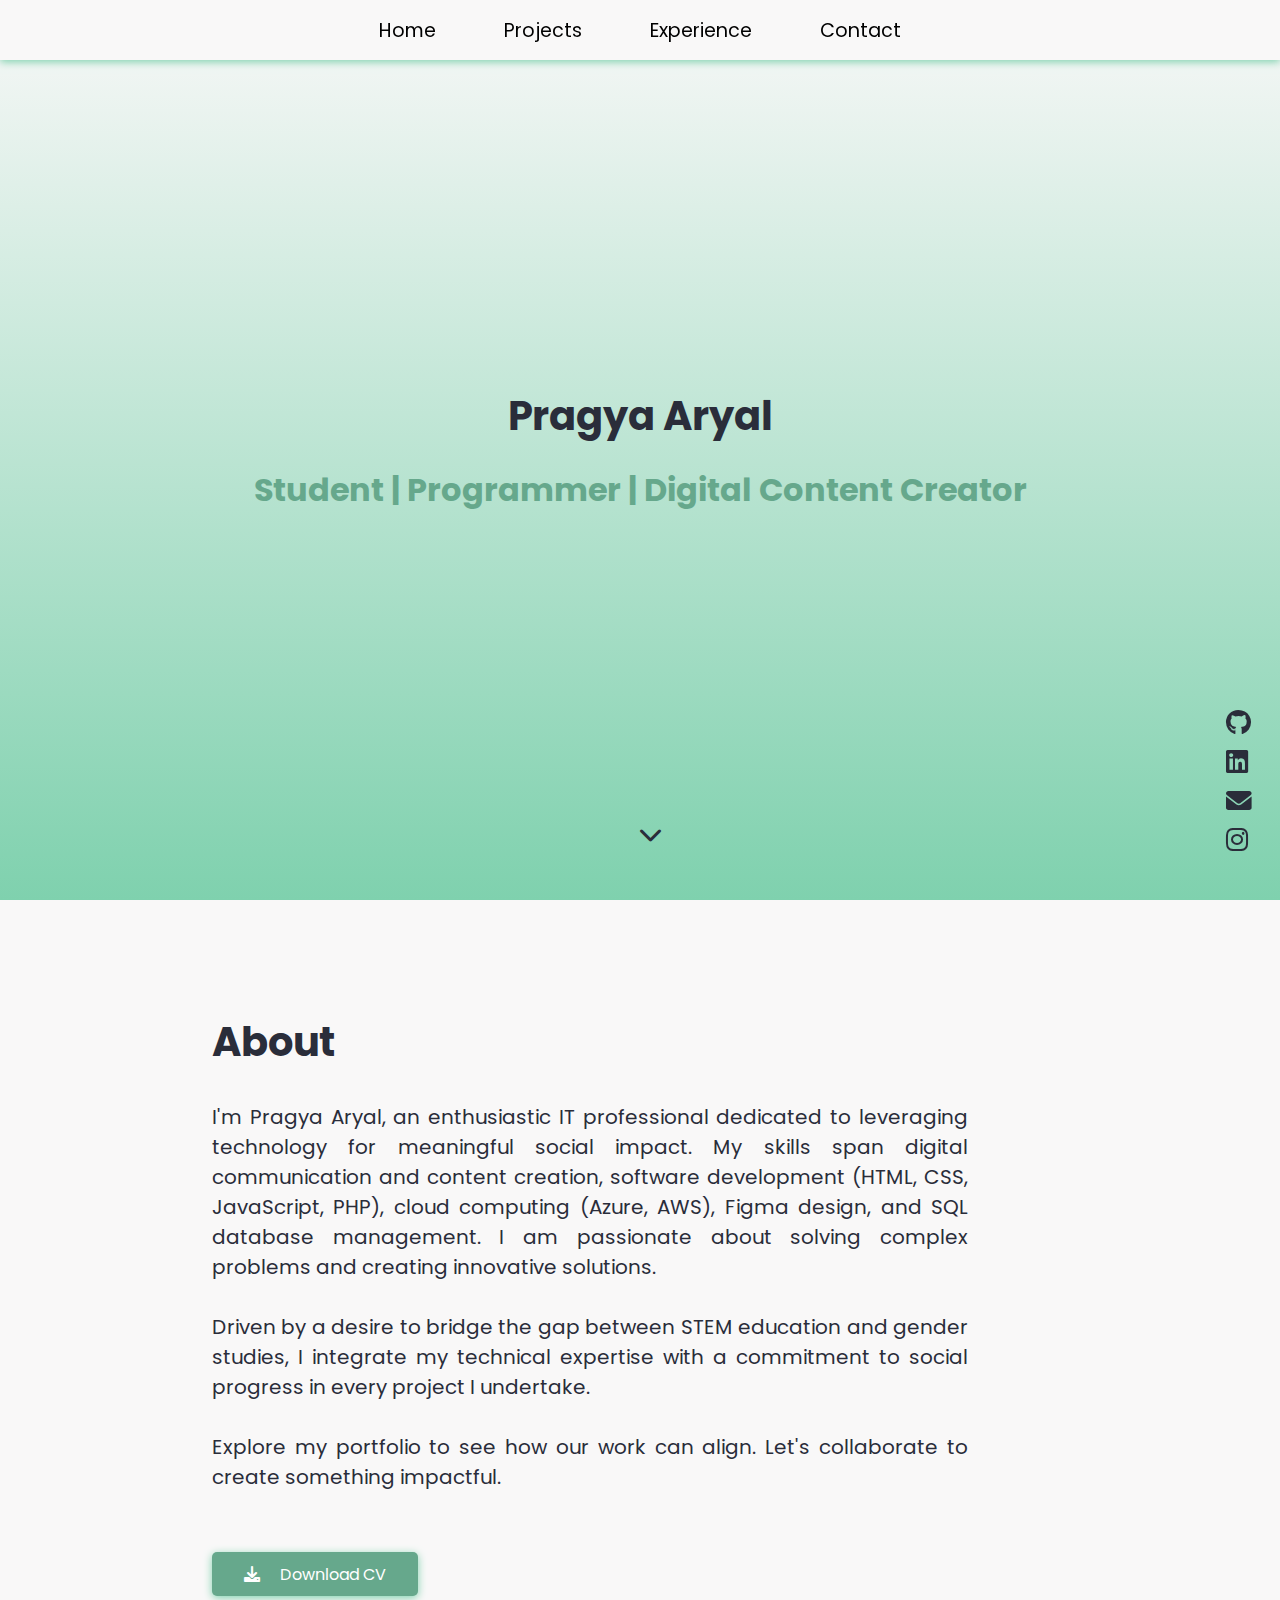
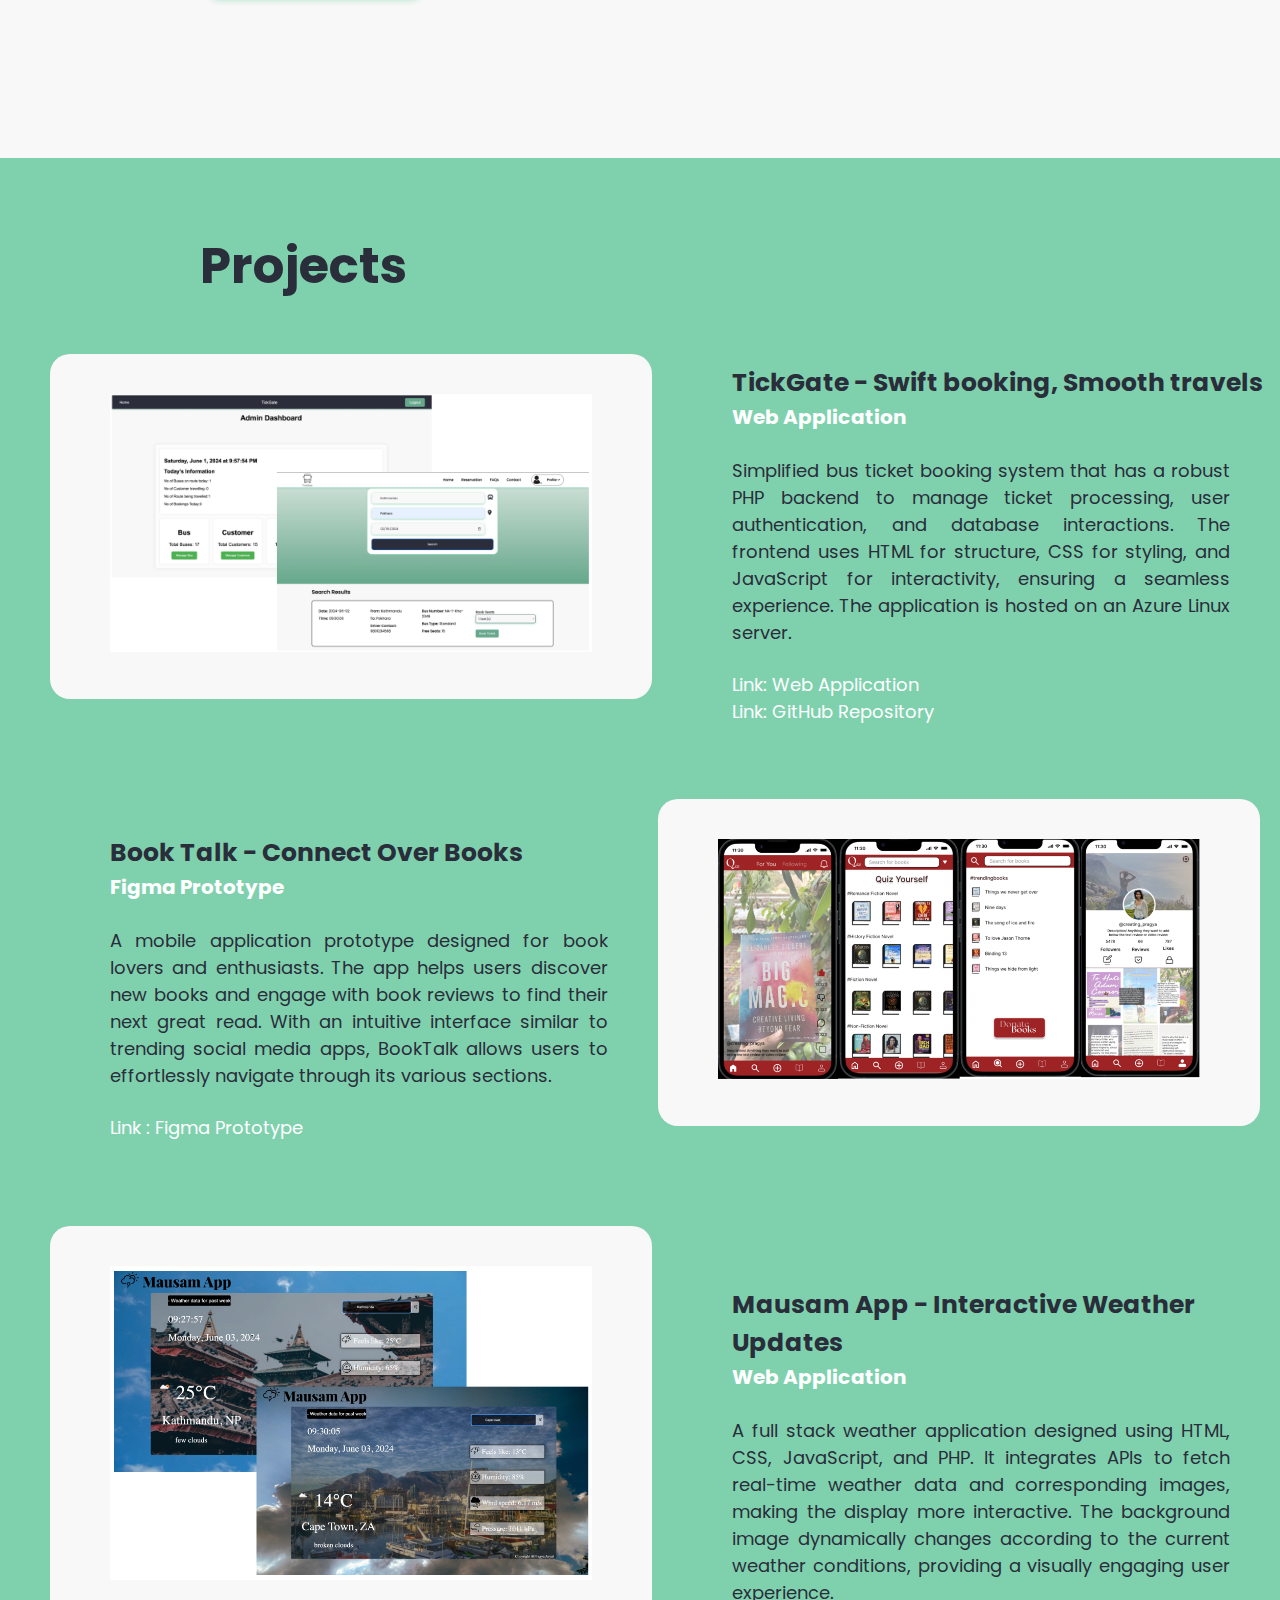
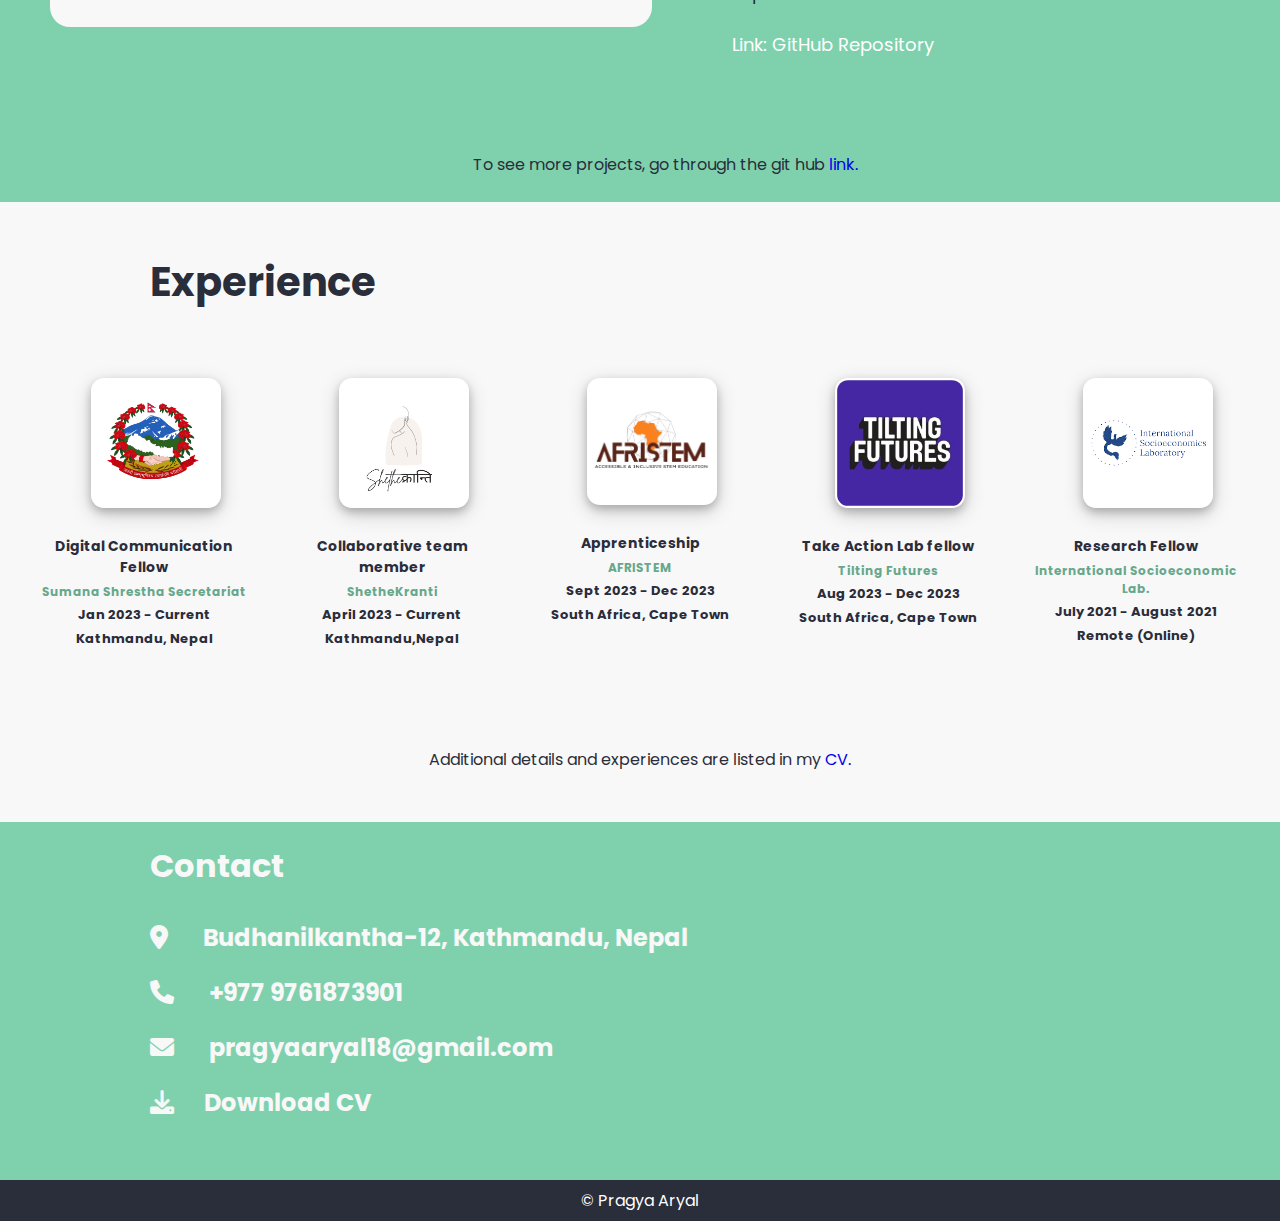
==== commit ef365f90: "mobile view" ====
--- a/index.html
+++ b/index.html
@@ -7,6 +7,7 @@
     <title>Pragya Aryal</title>
     <link rel="stylesheet" href="index.css">
     <link rel="stylesheet" href="https://cdnjs.cloudflare.com/ajax/libs/font-awesome/6.0.0-beta3/css/all.min.css">
+    <meta name="viewport" content="width=device-width, initial-scale=1.0">
 </head>
 <body>
  <!----slide-1---->
@@ -56,7 +57,7 @@
 
 <!----Sticky connect icons---->
 <div class="ConnectIcons sticky-icons">
-    <div><a href="https://github.com/pragyaaryal"><i class="fa-brands fa-github"></i></a> </div>
+    <div><a href="https://github.com/pragyaaryal" target="_blank"><i class="fa-brands fa-github"></i></a> </div>
     <div><a id="icon1"href="https://www.linkedin.com/in/pragya-aryal-652781212/" target="_blank"><i class="fa-brands fa-linkedin"></i></a></div>
     <div><a href="mailto:pragyaaryal18@gmail.com" target="_blank"><i class="fa fa-envelope"></i></a></div>
     <div><a href="https://www.instagram.com/creating_pragya/" target="_blank"><i class="fa-brands fa-instagram"></i></a></div>  
@@ -100,7 +101,7 @@
             <br><p>A full stack weather application designed using HTML, CSS, JavaScript, and PHP. It integrates APIs to fetch real-time weather data and corresponding images, making the display more interactive. The background image dynamically changes according to the current weather conditions, providing a visually engaging user experience.</p>
             <br><p><a href="https://github.com/pragyaaryal/Mausam-App" target="_blank">Link: GitHub Repository</a></p>
         </div>
-    </div>
+    </div><br>
     <p style="text-align:center">To see more projects, go through the git hub <a href="https://github.com/pragyaaryal" style="text-decoration:none;" target="_blank">link.</a></p><br> 
 </div>
 
--- a/index.css
+++ b/index.css
@@ -156,8 +156,6 @@
 }
 
 
-
-
   
 /* Project */
 #Projects{
@@ -303,19 +301,19 @@
 .SSS h1,.Afristem h1, .GCY h1, .STK h1, .ISL h1{
   text-decoration: none;
   padding: 3px;
-  font-size: 15px;
+  font-size: 14px;
     color:var(--secondary);
 }
 .SSS h2,.Afristem h2, .GCY h2, .STK h2, .ISL h2{
   text-decoration: none;
   padding: 2px;
-    font-size: 12px;
+  font-size: 12px;
   color: var(--green);
 }
 .SSS h3,.Afristem h3, .GCY h3,  .STK h3, .ISL h3{
   text-decoration: none;
   padding: 2px;
-  font-size: 14px;
+  font-size: 13px;
   color:var(--secondary);
 }
 
@@ -335,9 +333,6 @@
 }
 
 
-  
-
-
 
 /* Contact Section */
 
@@ -380,3 +375,155 @@
   text-align: center;
   padding: 0.5rem;
 }
+
+/* Media Queries */
+@media only screen and (max-width: 812px) {
+  .nav nav a{
+    font-size: 12px;
+    font-weight: 500;
+    margin: 0.5 0.5rem;
+  }
+  .nav{
+    height: 50px;
+    padding: 0px;
+    margin: 0px;
+    
+
+  }
+#name {
+    font-size: 30px;
+  }
+
+  #designation {
+    font-size: 20px;
+
+  }
+  .About{
+    font-size: 15px;
+    padding: 0px;
+  text-align:justify;
+  margin: 0px 50px 50px 50px;
+}
+
+#About h1{
+    font-size: 30px;
+  color: var(--secondary);
+}
+
+#Projects{
+  margin: 50px 50px 20px 50px;
+  padding-bottom: 30px;
+  font-size: 30px;
+}
+
+.Projects{
+  background: var(--secondary-light);
+  padding: 0px;
+}
+
+
+.ProjectDescription h1{
+  padding: 0px, 0px, 10px, 0px;
+  font-size: 20px;
+  color:var(--secondary);
+}
+.ProjectDescription h2{
+  padding: 15px, 0px;
+  font-size: 18px;
+  color: var(--white);
+}
+.ProjectDescription p{
+text-align: justify;
+margin-right: 50px;
+justify-content: center;
+font-size: 14px;
+align-items: center;
+
+}
+.ProjectDescription p a{
+text-decoration: none;
+color:var(--white) ;
+
+}
+.ProjectDescription p a:hover{
+color:var(--secondary);
+}
+
+.ProjectDescription {
+  margin: 0px 0px 0px 10px;
+  /* padding-top: 10px; */
+  flex: 1;
+}
+.ProjectImg {
+  margin: 0px 0px 20px 0px;
+  /* margin-bottom: 50px; */
+  border-radius: 20px;
+  background: var(--primary);
+  justify-content: center;
+  align-items: center;
+}
+
+.ProjectImg img{
+  margin: 10px 0px 10px 10px;
+  /* padding-left: 20px; */
+  padding: 30px;
+  /* padding-top: 30px; */
+  width: 90%;
+  /* align-items: center;
+  text-align: center;
+  justify-content: center; */
+}
+
+   .Home, .About, .Projects, .Experience, .Contact {
+      padding: 20px;
+  }
+
+  .Collaborative_Development, .Figma_Prototype, .Weather_Application {
+      display: block;
+  }
+  
+  #experience{
+    font-size: 15px;
+  }
+  
+  .Experience{
+      /* float: none; */
+      display: block;
+      text-align: center;
+      align-items: center;
+  }
+  .Experience img{
+    align-items: center;
+}
+
+.SSS img, .Afristem img , .GCY img, .STK img, .ISL img {
+  display: block;
+  margin-left: 100px;
+  width: 120px;
+  border: 4px; 
+  border-radius: 10%; 
+  padding: 0% 0%;  
+  /* text-align: center; */
+  /* box-shadow: var(--shadow); */
+  box-shadow: 0 4px 8px 0 rgba(0, 0, 0, 0.2), 0 6px 20px 0 rgba(0, 0, 0, 0.19);
+
+}
+
+  .Contact{
+    font-size: 10px;
+    /* text-align: center; */
+  }
+  .Contact h1{
+    padding: 20px 0px;
+    margin: 0px 20px 0px 40px;
+    color:var(--primary);
+}
+
+.Contact h2{
+    padding: 10px 0px;
+    margin: 0px 0px 0px 40px;
+    color:var(--primary);
+    text-decoration: none;
+}
+
+}